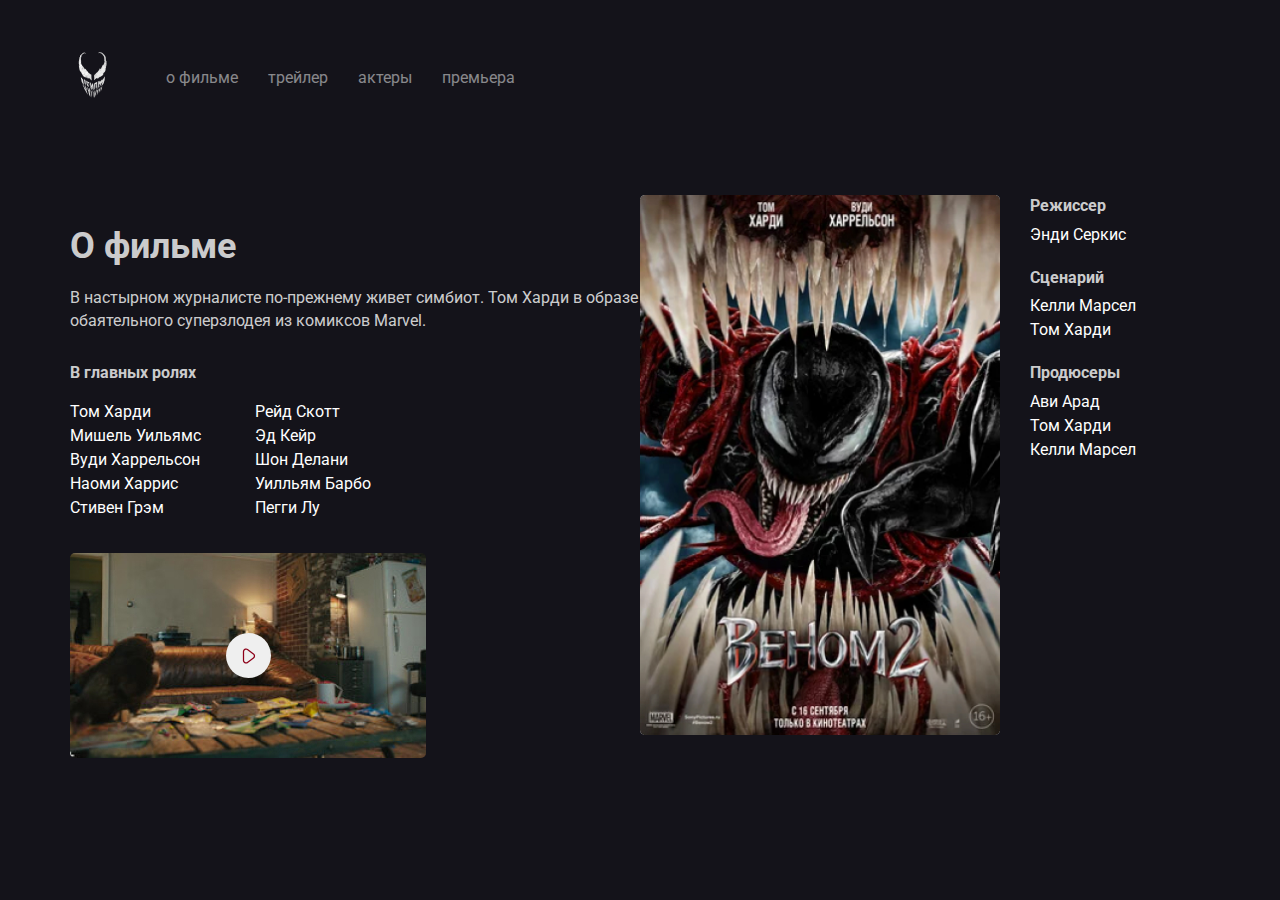
==== about.html @ a8959d81 "Сверстал страницу "О фильме"" ====
<!DOCTYPE html>
<html lang="ru">
  <head>
    <meta charset="UTF-8" />
    <meta http-equiv="X-UA-Compatible" content="IE=edge" />
    <meta name="viewport" content="width=device-width, initial-scale=1.0" />
    <title>Раздел о фильме - Venom 2</title>
    <link rel="preconnect" href="https://fonts.gstatic.com" />
    <link
      href="https://fonts.googleapis.com/css2?family=Roboto:wght@400;700&display=swap"
      rel="stylesheet"
    />
    <link rel="stylesheet" href="css/normalize.css" />
    <link rel="stylesheet" href="css/style.css" />
  </head>
  <body>
    <div class="container">
      <header class="header">
        <a href="index.html" class="logo-link">
          <img
            width="46"
            height="71"
            src="img/logo.png"
            alt="logo: venom"
            class="logo-image"
          />
        </a>
        <nav class="nav">
          <ul class="nav-menu">
            <li class="nav-menu-item">
              <a href="about.html" class="nav-menu-link">о фильме</a>
            </li>
            <li class="nav-menu-item">
              <a href="trailer.html" class="nav-menu-link">трейлер</a>
            </li>
            <li class="nav-menu-item">
              <a href="actors.html" class="nav-menu-link">актеры</a>
            </li>
            <li class="nav-menu-item">
              <a href="premier.html" class="nav-menu-link">премьера</a>
            </li>
          </ul>
        </nav>
      </header>
      <div class="content">
        <div class="col">
          <h2 class="content-title">О фильме</h2>
          <p class="content-text">
            В настырном журналисте по-прежнему живет симбиот. Том Харди в образе
            обаятельного суперзлодея из комиксов Marvel.
          </p>
          <h3 class="content-subtitle">В главных ролях</h3>
          <ul class="list column-2">
            <li class="list-item">Том Харди</li>
            <li class="list-item">Мишель Уильямс</li>
            <li class="list-item">Вуди Харрельсон</li>
            <li class="list-item">Наоми Харрис</li>
            <li class="list-item">Стивен Грэм</li>
            <li class="list-item">Рейд Скотт</li>
            <li class="list-item">Эд Кейр</li>
            <li class="list-item">Шон Делани</li>
            <li class="list-item">Уилльям Барбо</li>
            <li class="list-item">Пегги Лу</li>
          </ul>
          <div class="trailer">
            <button class="play">
              <img src="img/play.svg" alt="icon: play" class="play-icon" />
            </button>
          </div>
          <!-- /.trailer -->
        </div>
        <!-- /.col -->
        <div class="col">
          <div class="poster-wrapper">
            <img src="img/poster.jpg" alt="photo: poster" class="poster" />
            <div class="creators">
              <h3 class="content-subtitle">Режиссер</h3>
              <ul class="list">
                <li class="list-item">Энди Серкис</li>
              </ul>
              <h3 class="content-subtitle">Сценарий</h3>
              <ul class="list">
                <li class="list-item">Келли Марсел</li>
                <li class="list-item">Том Харди</li>
              </ul>
              <h3 class="content-subtitle">Продюсеры</h3>
              <ul class="list">
                <li class="list-item">Ави Арад</li>
                <li class="list-item">Том Харди</li>
                <li class="list-item">Келли Марсел</li>
              </ul>
            </div>
          </div>
        </div>
        <!-- /.col -->
      </div>
      <!-- /.content -->
    </div>
  </body>
</html>
---- css/style.css ----
body {
  background-color: #14131a;
  color: #fff;
  font-family: "Roboto", sans-serif;
}
.container {
  max-width: 1140px;
  margin: auto;
}
.header {
  display: flex;
  align-items: center;
  padding-top: 40px;
  margin-bottom: 80px;
}
.logo-link {
  display: inline-block;
  margin-right: 50px;
}
.nav-menu {
  margin: 0;
  padding: 0;
  list-style: none;
  display: flex;
}
.nav-menu-item {
  margin-right: 30px;
}
.nav-menu-link {
  text-decoration: none;
  color: rgba(255, 255, 255, 0.5);
}
.film-date {
  display: block;
  font-size: 24px;
  line-height: 28px;
  color: rgba(255, 255, 255, 0.8);
  margin-bottom: 38px;
}
.film-description {
  margin-top: 40px;
  max-width: 423px;
  font-size: 16px;
  line-height: 140%;
  color: rgba(255, 255, 255, 0.8);
}
.button {
  padding: 15px 30px;
  border: none;
  border-radius: 5px;
  text-decoration: none;
  cursor: pointer;
}
.button-icon,
.button-text {
  display: inline-block;
  vertical-align: middle;
}
.button-text {
  font-size: 16px;
  line-height: 16px;
  margin-left: 10px;
}
.button-primary {
  color: #8d0019;
  background-color: #fff;
}
.button-link {
  color: #fff;
}
.button-group {
  margin-top: 70px;
}
.venom {
  position: absolute;
  top: 0;
  right: 0%;
}
.blood {
  background: url("../img/blood.png") no-repeat top right, #14131a;
}
.content {
  display: flex;
}
.col {
  flex-basis: 50%;
}
.content-title {
  font-weight: bold;
  font-size: 36px;
  line-height: 42px;
  color: rgba(255, 255, 255, 0.8);
  margin-bottom: 20px;
}
.content-subtitle {
  font-size: 16px;
  line-height: 140%;
  color: rgba(255, 255, 255, 0.8);
  margin-bottom: 15px;
  margin-top: 0;
}
.content-text {
  font-size: 16px;
  line-height: 140%;
  color: rgba(255, 255, 255, 0.8);
  min-width: 423px;
  margin-bottom: 30px;
}
.content .list {
  list-style-type: none;
  padding: 0;
}
.list-item {
  line-height: 1.5;
}
.column-2 {
  -webkit-column-count: 2;
  -moz-column-count: 2;
  column-count: 2;
  -webkit-column-gap: 2;
  -moz-column-gap: 20px;
  column-gap: 20px;
  max-width: 350px;
}
.content .trailer {
  width: 356px;
  height: 205px;
  background: url("../img/trailer-cover.jpg") no-repeat center / contain;
  border-radius: 5px;
  display: flex;
  align-items: center;
  justify-content: center;
  margin-top: 33px;
}
.trailer .play {
  height: 45px;
  width: 45px;
  border-radius: 50%;
  border: none;
  cursor: pointer;
}
.trailer .play-icon {
  transform: translate(1px, 2px);
}
.poster-wrapper {
  display: flex;
  align-items: start;
}
.poster {
  width: 360px;
  border-radius: 5px;
  margin-right: 30px;
}
.poster-wrapper .content-subtitle {
  margin-bottom: 5px;
}

.poster-wrapper .list {
  margin: 0;
  margin-bottom: 20px;
}
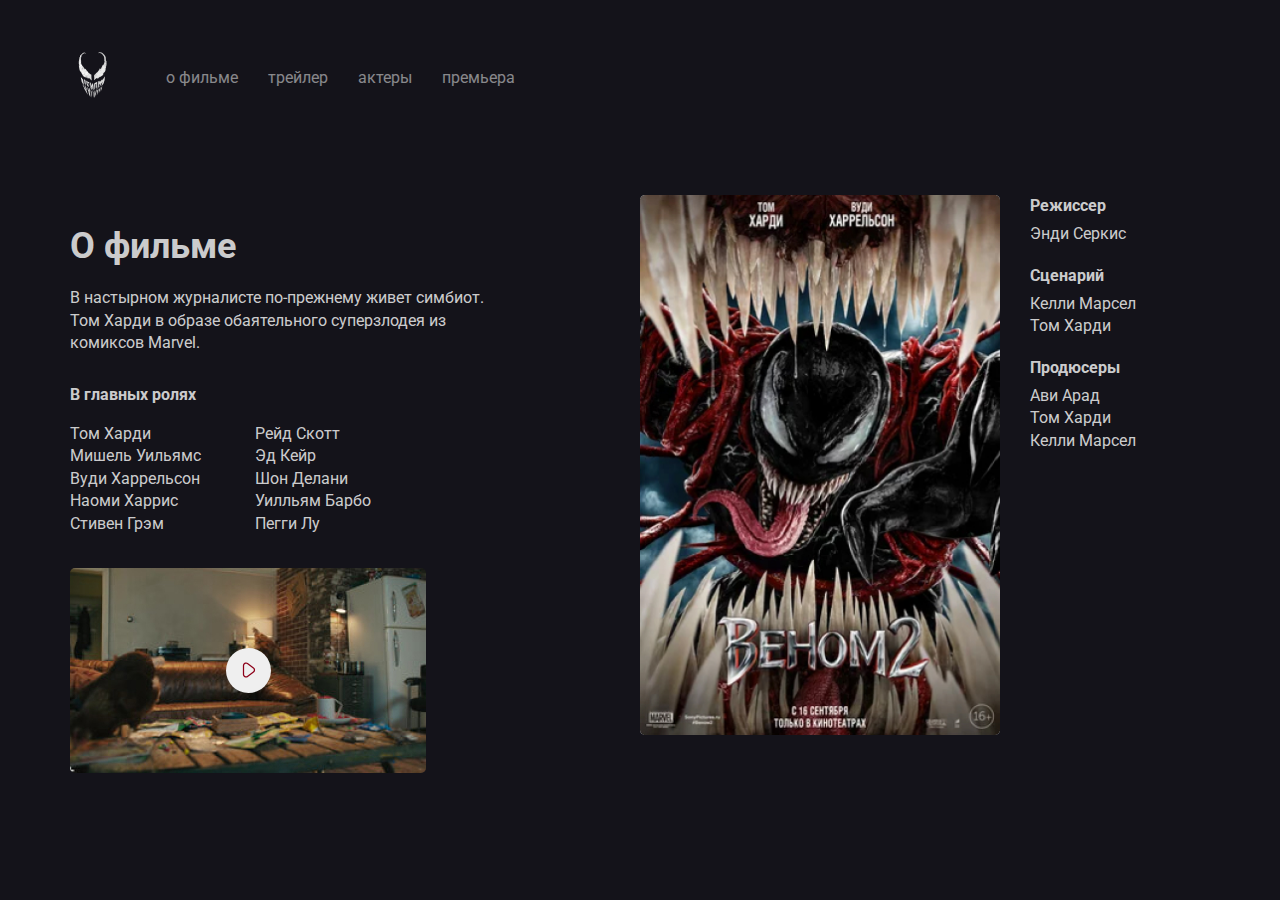
==== commit 5659b50a: "Добавил адаптивную версию" ====
--- a/about.html
+++ b/about.html
@@ -26,6 +26,22 @@
           />
         </a>
         <nav class="nav">
+          <button class="menu-button">
+            <span class="menu-button-text">меню</span>
+            <img
+              src="img/menu.svg"
+              alt="icon: burger menu"
+              class="menu-button-icon"
+            />
+          </button>
+          <button class="menu-close">
+            <span class="menu-close-text">закрыть</span>
+            <img
+              src="img/arrow.svg"
+              alt="icon: arrow right"
+              class="menu-close-icon"
+            />
+          </button>
           <ul class="nav-menu">
             <li class="nav-menu-item">
               <a href="about.html" class="nav-menu-link">о фильме</a>
@@ -96,5 +112,6 @@
       </div>
       <!-- /.content -->
     </div>
+    <script src="js/main.js"></script>
   </body>
 </html>
--- a/css/style.css
+++ b/css/style.css
@@ -3,9 +3,20 @@
   color: #fff;
   font-family: "Roboto", sans-serif;
 }
+img {
+  max-width: 100%;
+}
 .container {
   max-width: 1140px;
+  width: 90%;
   margin: auto;
+}
+.venom {
+  position: absolute;
+  top: 0;
+  right: 0%;
+  max-width: 728px;
+  width: 50%;
 }
 .header {
   display: flex;
@@ -43,6 +54,9 @@
   font-size: 16px;
   line-height: 140%;
   color: rgba(255, 255, 255, 0.8);
+}
+.film-logo {
+  width: 70%;
 }
 .button {
   padding: 15px 30px;
@@ -69,15 +83,11 @@
   color: #fff;
 }
 .button-group {
-  margin-top: 70px;
-}
-.venom {
-  position: absolute;
-  top: 0;
-  right: 0%;
-}
+  margin-top: 5%;
+}
+
 .blood {
-  background: url("../img/blood.png") no-repeat top right, #14131a;
+  background: url("../img/blood.png") no-repeat top right / 70%, #14131a;
 }
 .content {
   display: flex;
@@ -103,7 +113,7 @@
   font-size: 16px;
   line-height: 140%;
   color: rgba(255, 255, 255, 0.8);
-  min-width: 423px;
+  max-width: 423px;
   margin-bottom: 30px;
 }
 .content .list {
@@ -112,6 +122,9 @@
 }
 .list-item {
   line-height: 1.5;
+  font-size: 16px;
+  line-height: 140%;
+  color: rgba(255, 255, 255, 0.8);
 }
 .column-2 {
   -webkit-column-count: 2;
@@ -159,3 +172,126 @@
   margin: 0;
   margin-bottom: 20px;
 }
+.menu-button {
+  display: none;
+}
+.menu-close {
+  display: none;
+}
+@media (max-width: 1024px) {
+  .content {
+    flex-direction: column;
+    padding-bottom: 5%;
+  }
+  .col {
+    margin-bottom: 5%;
+  }
+  .header {
+    margin-bottom: 4%;
+  }
+  .film {
+    margin-top: 20%;
+  }
+}
+@media (max-width: 768px) {
+  .blood {
+    background: #14131a;
+  }
+  .venom {
+    top: 10%;
+  }
+}
+@media (max-width: 576px) {
+  .venom {
+    top: 20%;
+    width: 30%;
+  }
+  .nav-menu {
+    position: fixed;
+    left: 0;
+    top: 0;
+    z-index: 9;
+    width: 100%;
+    height: 100%;
+    background-color: #fff;
+    display: flex;
+    justify-content: center;
+    align-items: center;
+    flex-direction: column;
+    transform: translateX(100%);
+    transition: transform 0.2s;
+  }
+  .nav-menu-item {
+    margin-bottom: 2%;
+    margin-top: 2%;
+    margin-right: 0;
+  }
+  .menu-close {
+    position: fixed;
+    opacity: 0;
+    right: 25px;
+    top: 65px;
+    display: flex;
+    align-items: center;
+    z-index: 10;
+    border: none;
+    background-color: #fff;
+    cursor: pointer;
+    transform: translateX(300%);
+    transition: transform 0.2s;
+    transition-delay: 0.4s;
+  }
+  .is-active {
+    transform: translateX(0%);
+    opacity: 1;
+  }
+  .menu-close-text {
+    margin-right: 10px;
+  }
+  .nav-menu-link {
+    color: #14131a;
+  }
+
+  .nav {
+    margin-left: auto;
+  }
+  .menu-button {
+    display: flex;
+    align-items: center;
+    justify-content: center;
+    padding: 10px;
+    border: none;
+    background: #14131a;
+    cursor: pointer;
+    color: #fff;
+  }
+  .menu-button-text {
+    margin-right: 10px;
+  }
+  .button-group {
+    display: flex;
+    align-items: center;
+    justify-content: center;
+    flex-direction: column;
+  }
+  .film-text {
+    text-align: center;
+  }
+  .poster-wrapper {
+    flex-direction: column;
+  }
+  .poster {
+    margin-bottom: 4%;
+  }
+  .content .trailer {
+    width: 100%;
+  }
+  .poster {
+    margin-right: 0;
+    width: 100%;
+    max-width: 350px;
+  }
+  .column-2 {
+    column-count: 1;
+  }
+}
